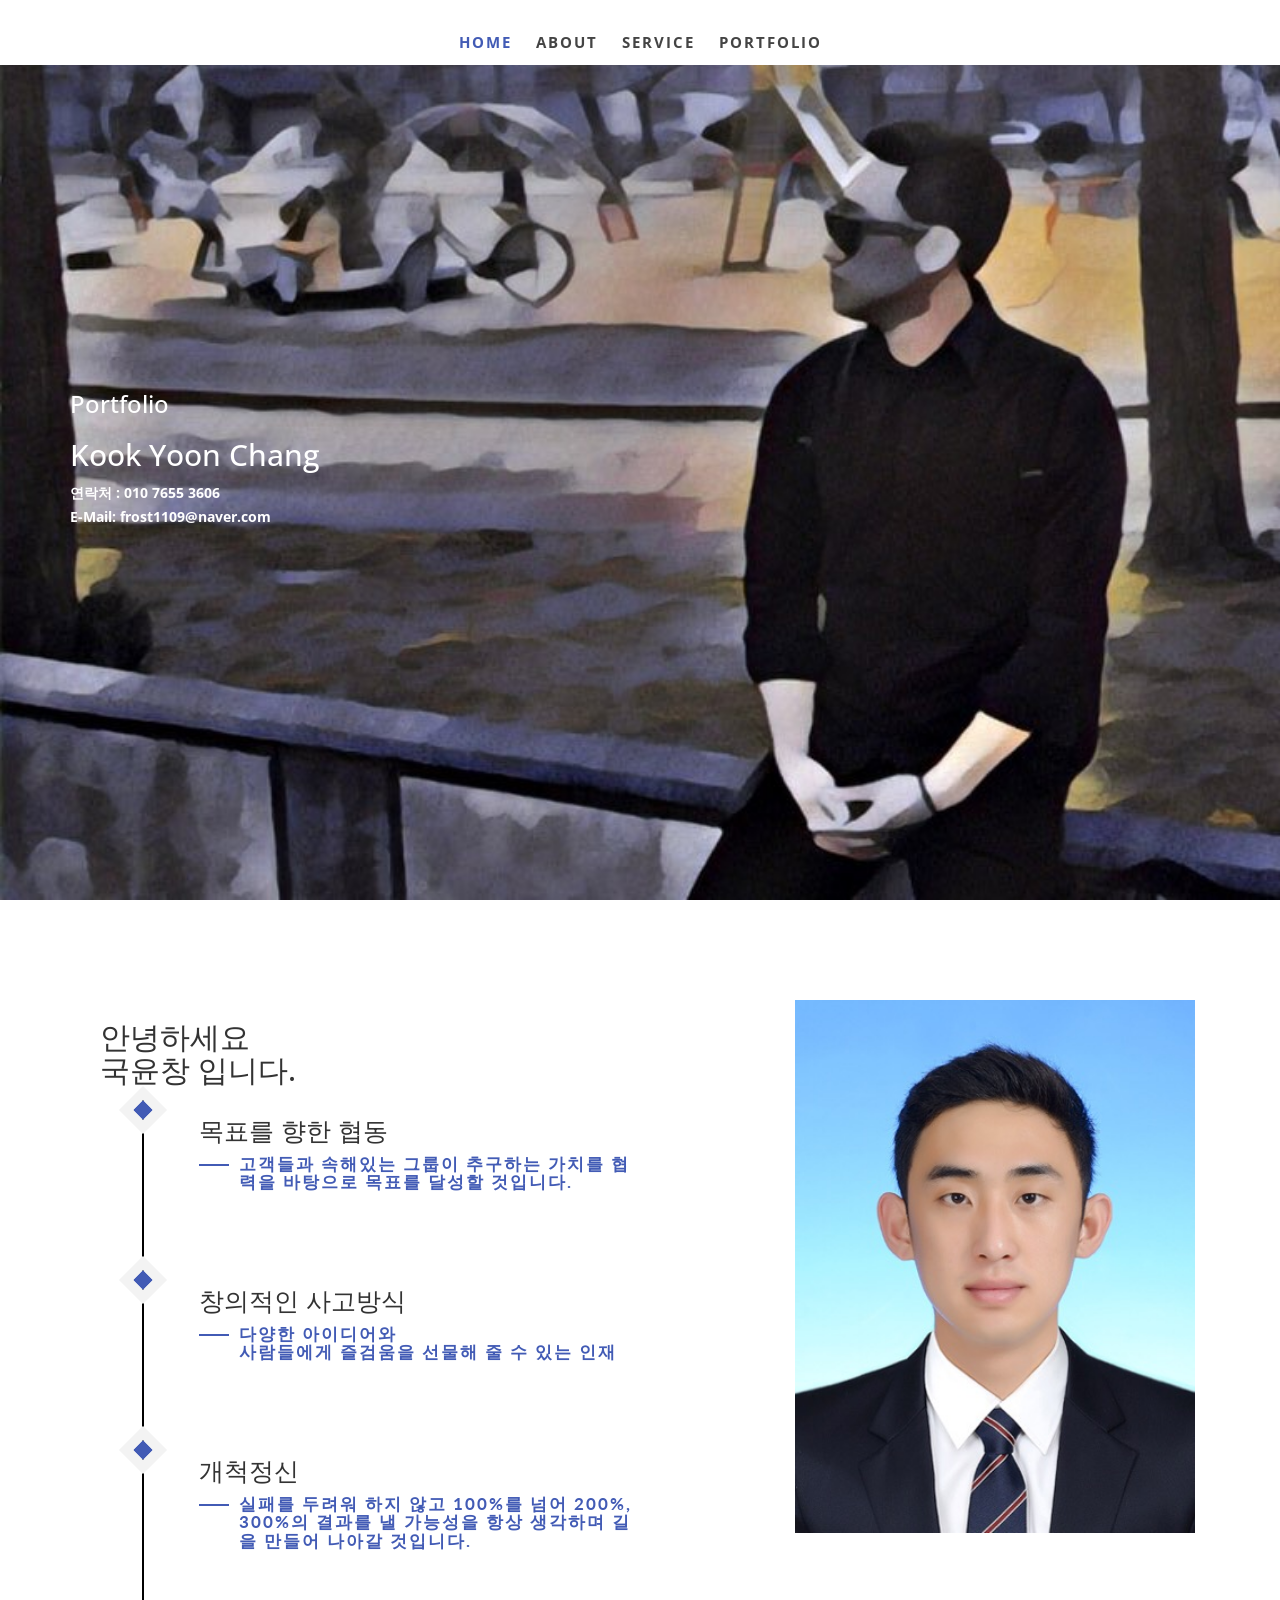
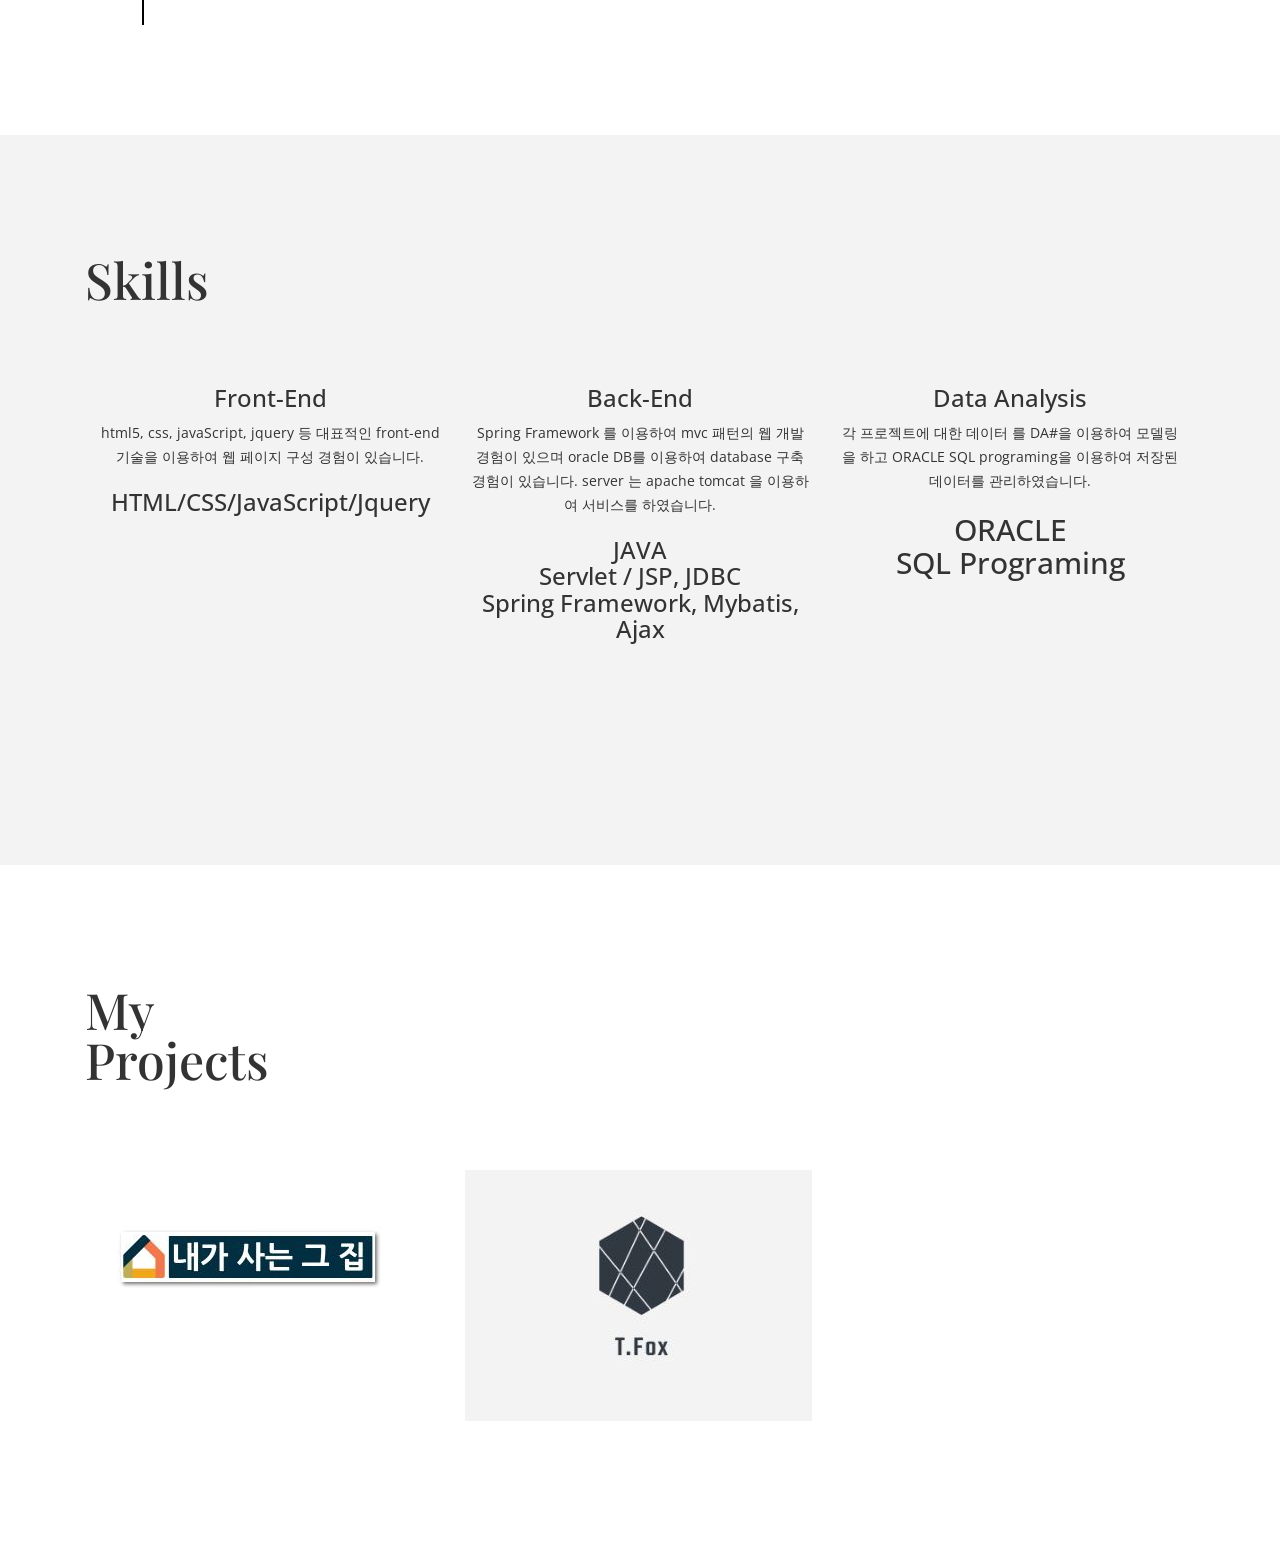
==== index.html @ 54c86fdd "first" ====
<!DOCTYPE html>
<html lang="en">

<head>
    <meta charset="utf-8">
    <meta http-equiv="X-UA-Compatible" content="IE=edge">
    <meta name="viewport" content="width=device-width, initial-scale=1">
    <title>KYC Portfolio</title>
    <link rel="icon" href="img/logo.jpg" type="image/x-icon">
    <!-- Bootstrap -->
    <link href="css/bootstrap.min.css" rel="stylesheet">
    <link href="ionicons/css/ionicons.min.css" rel="stylesheet">
    <link href="css/animate.min.css" rel="stylesheet">
    <link href="css/aos.css" rel="stylesheet">
    <!-- main style -->
    <link href="css/style.css" rel="stylesheet">
    <!-- HTML5 shim and Respond.js for IE8 support of HTML5 elements and media queries -->
    <!-- WARNING: Respond.js doesn't work if you view the page via file:// -->
    <!--[if lt IE 9]>
      <script src="https://oss.maxcdn.com/html5shiv/3.7.3/html5shiv.min.js"></script>
      <script src="https://oss.maxcdn.com/respond/1.4.2/respond.min.js"></script>
    <![endif]-->
   
</head>

<body>

    <!-- Preloader -->
    <div id="preloader">
        <div id="status">

            <div class="preloader" aria-busy="true" aria-label="Loading, please wait." role="progressbar">
            </div>

        </div>
    </div>
    <!-- ./Preloader -->
    
    <!-- header -->
    <header class="navbar-fixed-top">
        <nav>
            <ul>
                <li><a href="#home">Home</a></li>
                <li><a href="#about">About</a></li>
                <li><a href="#contact">Service</a></li>
                <li><a href="#projects">Portfolio</a></li>
            </ul>
        </nav>
    </header>
    <!-- ./header -->
    
    <!-- home -->
    <div class="section" id="home" data-stellar-background-ratio="0.5">
        <div class="container">
            <div class="disply-table">
                <div class="table-cell" data-aos="fade-up" data-aos-delay="0">
                    <h3 style="color:white">Portfolio</h3>
                    <h2 style="color:white">Kook Yoon Chang</h2> 
                    <a style="color:white"><strong>연락처 : 010 7655 3606</strong></a><br>
                    <a style="color:white"><strong>E-Mail: frost1109@naver.com</strong></a>
                </div>
            </div>
        </div>
    </div>
    <!-- ./home -->
    
    <!-- about -->
    <div class="section" id="about">
        <div class="container">
            <div class="col-md-6" data-aos="fade-up">           
                    <div class="container">
                        <h2>안녕하세요 <br>
                        국윤창 입니다.
                        </h2>
                        <div class="col-md-12">
                            <ul class="timeline">
                                <li class="timeline-event" data-aos="fade-up">
                                    <label class="timeline-event-icon"></label>
                                    <div class="timeline-event-copy" style="width: 45%;">
                                        <h3>목표를 향한 협동</h3>
                                        <h4>고객들과 속해있는 그룹이 추구하는 가치를 협력을 바탕으로 목표를 달성할 것입니다.</h4>
                                    
                                    </div>
                                </li>
                                <li class="timeline-event" data-aos="fade-up" data-aos-delay=".2">
                                    <label class="timeline-event-icon"></label>
                                    <div class="timeline-event-copy" style="width: 45%;">
                                        <h3>창의적인 사고방식</h3>
                                        <h4>다양한 아이디어와 <br>
                                            사람들에게 즐검움을 선물해 줄 수 있는 인재</h4>                                  
                                    </div>
                                </li>
                                <li class="timeline-event" data-aos="fade-up" data-aos-delay=".4">
                                    <label class="timeline-event-icon"></label>
                                    <div class="timeline-event-copy" style="width: 45%;">
                                        <h3>개척정신</h3>
                                        <h4>실패를 두려워 하지 않고 100%를 넘어 200%, 300%의 결과를 낼 가능성을 항상 생각하며 길을 만들어 나아갈 것입니다.</h4>
                                        
                                    </div>
                                </li>
                            </ul>
                        </div>
                    </div>
                
            </div>
            <div class="col-md-6 about-img-div">
                
                <img src="img/KYC.JPG" width="400" class="img-responsive" alt="" align="right" data-aos="fade-right" data-aos-delay="0" />
            </div>
        </div>
    </div>
    <!-- ./about -->
    <!-- contact -->
    <div class="section" id="contact">
        <div class="container">
            <div class="col-md-12">
                <h1 class="size-50">Skills</h1>
                <div class="h-50"></div>
            </div>
            <div class="col-md-4" data-aos="fade-up" style="width: 100%; height: 400px; text-align: center;">
                <div id="sklils" style="float: left; width:33.33333333%; padding-right: 15px; padding-left: 15px;"><h3>Front-End</h3>
                <p>html5, css, javaScript, jquery 등 대표적인 front-end 기술을 이용하여 웹 페이지 구성 경험이 있습니다.</p>
            <h3>HTML/CSS/JavaScript/Jquery</h3>
            </div>
                <div id="sklils" style="float: left; width:33.33333333%; padding-right: 15px; padding-left: 15px;"><h3>Back-End</h3>
                <p>Spring Framework 를 이용하여 mvc 패턴의 웹 개발 경험이 있으며 oracle DB를 이용하여 database 구축 경험이 있습니다.
                     server 는 apache tomcat 을 이용하여 서비스를 하였습니다.</p>
                    <h3>JAVA<br>
                        Servlet / JSP, JDBC <br>
                        Spring Framework, Mybatis, Ajax
                    </h3>
                    </div>
                <div id="sklils" style="float: left; width:33.33333333%; padding-right: 15px; padding-left: 15px;"><h3>Data Analysis</h3>
                <p>각 프로젝트에 대한 데이터 를 DA#을 이용하여 모델링을 하고 ORACLE SQL programing을 이용하여 
                    저장된 데이터를 관리하였습니다.
                </p>
                <h2>ORACLE <br>
                    SQL Programing
                </h2>
            </div>
                    </div>
            </div>
        </div>
    </div>
    <!-- ./contact -->
    <!-- experience  -->
    
    <!-- ./experience -->
    
    <!-- projects -->
    <div class="section" id="projects">
        <div class="container">
            <div class="col-md-12">
                <h1 class="size-50">My <br /> Projects</h1> 
            </div>
            <!-- main container -->
            <div class="main-container portfolio-inner clearfix">
                <!-- portfolio div -->
                <div class="portfolio-div">
                    <div class="portfolio">
                        <div class="h-50"></div>
                        <div class="h-50"></div>
                        <div class="h-50"></div>
                        
                        <!-- portfolio_container -->
                        <div class="no-padding portfolio_container clearfix" data-aos="fade-up">
                            <!-- single work -->
                            <div class="col-md-4 col-sm-6  fashion logo">
                                <a id="demo01" href="#animatedModal" class="portfolio_item"> <img src="img/semi.JPG" alt="image" class="img-responsive" />
                                    <div class="portfolio_item_hover">
                                        <div class="portfolio-border clearfix">
                                            <div class="item_info"> <span>KH정보교육원 Semi Project</span> <em>O2O시공중개플래폼</em> </div>
                                        </div>
                                    </div>
                                </a>
                            </div>
                            <!-- end single work -->
                            
                            <!-- single work -->
                            <div class="col-md-4 col-sm-6 ads graphics">
                                <a id="demo02" href="#animatedModal01" class="portfolio_item"> <img src="img/final.JPG" alt="image" class="img-responsive" />
                                    <div class="portfolio_item_hover">
                                        <div class="portfolio-border clearfix">
                                            <div class="item_info"> <span>KH정보교육원 Final Project</span> <em>쇼핑몰ERP</em> </div>
                                        </div>
                                    </div>
                                </a>
                            </div>
                            <!-- end single work -->
                            
                        </div>
                        <!-- end portfolio_container -->
                    </div>
                    <!-- portfolio -->
                </div>
                <!-- end portfolio div -->
            </div>
            <!-- end main container -->
        </div>
    </div>
    <!-- ./projects -->
    
   

    <!--DEMO01-->
    <div id="animatedModal" class="popup-modal">
        <!--THIS IS IMPORTANT! to close the modal, the class name has to match the name given on the ID -->
        <div id="btn-close-modal" class="close-animatedModal close-popup-modal"> <i class="ion-close-round"></i> </div>
        <div class="clearfix"></div>
        <div class="modal-content">
            <div class="container">
                <div class="portfolio-padding">
                    <div class="col-md-8 col-md-offset-2">
                        <h2>내가사는그집</h2>
                        <div class="h-50"></div>
                        <ul>
                        <h3>O2O플랫폼</h3>
                        <li>소비자와 사업자간 시공 중개 서비스로 편리함을 제공</li>
                        </ul> 
                        <br />
                        <br /> <img src="img/semi00.png" alt="" class="img-responsive" />
                        <br />
                        <br />
                        
                        <br />
                        <br /> </div>
                </div>
            </div>
        </div>
    </div>
    <div id="animatedModal01" class="popup-modal">
        <!--THIS IS IMPORTANT! to close the modal, the class name has to match the name given on the ID -->
        <div id="btn-close-modal" class="close-animatedModal01 close-popup-modal"> <i class="ion-close-round"></i> </div>
        <div class="clearfix"></div>
        <div class="modal-content">
            <div class="container">
                <div class="portfolio-padding">
                    <div class="col-md-8 col-md-offset-2">
                        <h2>T.FOX</h2>
                        <div class="h-50"></div>
                        <ul>
                        <h3>소규모 쇼핑몰 ERP</h3>
                        <li>소규모 쇼핑몰 운영 관리 및 ERP</li>
                        </ul> 
                        <br />
                        <br /> 
                        <img style="width: 300px; height:300px; float: left;" src="img/final00.png" alt="" class="img-responsive" />
                        <img style="width: 300px; height: 300px; float: left;" src="img/final01.jpg" alt="" class="img-responsive" />
                        <img style="width: 300px; height: 300px; float: left;" src="img/final02.JPG" alt="" class="img-responsive" />
                        <br />
                        <br />
                        
                        <br />
                        <br /> </div>
                </div>
            </div>
        </div>
    </div>
    <!-- jQuery -->
    <script src="js/jquery.js"></script>
    <!--  plugins  -->
    <script src="js/bootstrap.min.js"></script>
    <script src="js/plugins.js"></script>
    <script src="js/aos.js"></script>
    <script src="js/jquery.form.js"></script>
    <script src="js/jquery.validate.min.js"></script>

    <!--  main script  -->
    <script src="js/custom.js"></script>
</body>

</html>
---- css/style.css ----
/*
* Resume template
* Created by : Ahmed Essa
* website : www.ahmedessa.net
*/


/* Table of Content
==================================================
	- Google fonts & font family -
	- typography -
	- General -
    - Preloader -
	- Header -
    - home section -
    - About section -
    - experience section -
    - projects section -
    - Contact section -
    - Responsive media queries -
*/


/* Google fonts & font family
==================================================*/

@import 'https://fonts.googleapis.com/css?family=Lato:100,100i,300,300i,400,400i,700,700i,900,900i|Open+Sans:300,300i,400,400i,600,600i,700,700i,800,800i|Playfair+Display:400,400i,700,700i,900,900i';

/*
font-family: 'Playfair Display', serif;
font-family: 'Lato', sans-serif;
font-family: 'Open Sans', sans-serif;
*/


/* typography
==================================================*/

h1 {
    font-family: 'Playfair Display', serif;
    font-size: 80px;
    line-height: 70px;
}

h4 {
    font-family: 'Lato', sans-serif;
    text-transform: capitalize;
    letter-spacing: 2px;
    position: relative;
    color: #425BB5;
    margin-left: 40px;
    font-weight: 700;
}

h4:before {
    position: absolute;
    width: 30px;
    left: -40px;
    content: "";
    display: block;
    height: 2px;
    background: #425BB5;
    top: 9px;
}


/* General
==================================================*/

body {
    font-family: 'Open Sans', sans-serif;
    font-size: 14px;
    line-height: 24px;
}

.size-50 {
    font-size: 50px;
    line-height: 50px
}

.h-50 {
    height: 50px;
}


/* preloader
==================================================*/

#preloader {
    position: fixed;
    top: 0;
    left: 0;
    right: 0;
    bottom: 0;
    background-color: #fff;
    z-index: 10000
}

#status,
.preloader {
    top: 50%;
    left: 50%;
    position: absolute
}

#status {
    width: 100px;
    height: 100px;
    background-repeat: no-repeat;
    background-position: center;
    margin: -50px 0 0 -50px
}

.preloader {
    height: 40px;
    width: 40px;
    margin-top: -20px;
    margin-left: -20px
}

.preloader:before {
    content: "";
    display: block;
    position: absolute;
    left: -1px;
    top: -1px;
    height: 100%;
    width: 100%;
    -webkit-animation: rotation 1s linear infinite;
    animation: rotation 1s linear infinite;
    border: 2px solid #425BB5;
    border-top: 2px solid transparent;
    border-radius: 100%
}

.preloader>.icon {
    position: absolute;
    top: 50%;
    left: 50%;
    height: 25px;
    width: 10.6px;
    margin-top: -12.5px;
    margin-left: -5.3px;
    -webkit-animation: wink 1s ease-in-out infinite alternate;
    animation: wink 1s ease-in-out infinite alternate
}

@media only screen and (min-width:768px) {
    .preloader {
        height: 60px;
        width: 60px;
        margin-top: -30px;
        margin-left: -30px
    }
    .preloader:before {
        left: -2px;
        top: -2px;
        border-width: 2px
    }
    .preloader>.icon {
        height: 37.5px;
        width: 15.9px;
        margin-top: -18.75px;
        margin-left: -7.95px
    }
}

@media only screen and (min-width:1200px) {
    .preloader {
        height: 60px;
        width: 60px;
        margin-top: -30px;
        margin-left: -30px
    }
    .preloader>.icon {
        height: 50px;
        width: 21.2px;
        margin-top: -25px;
        margin-left: -10.6px
    }
}

@-webkit-keyframes rotation {
    from {
        -webkit-transform: rotate(0);
        transform: rotate(0)
    }
    to {
        -webkit-transform: rotate(359deg);
        transform: rotate(359deg)
    }
}

@keyframes rotation {
    from {
        -webkit-transform: rotate(0);
        transform: rotate(0)
    }
    to {
        -webkit-transform: rotate(359deg);
        transform: rotate(359deg)
    }
}

@-webkit-keyframes wink {
    from {
        opacity: 0
    }
    to {
        opacity: 1
    }
}

@keyframes wink {
    from {
        opacity: 0
    }
    to {
        opacity: 1
    }
}


/* Header
==================================================*/

header {
    text-align: center;
    -webkit-transition: all .5s;
    transition: all .5s;
    height: 65px;
    background: #fff;
}

nav ul {
    display: inline-block;
    padding-left: 0;
    list-style: none;
    padding: 20px;
    margin-bottom: 0;
    -webkit-transition: all .5s;
    transition: all .5s;
}

nav li {
    display: inline-block;
    margin: 10px;
}

nav li a {
    text-transform: uppercase;
    letter-spacing: 2px;
    color: #444;
    font-size: 15px;
    font-weight: bold;
}

.bg-nav {
    background: #fff;
    border-bottom: 1px solid #f3f3f3
}

.bg-nav ul {
    padding: 10px;
}

a:focus {
    color: #444;
    text-decoration: none;
}

a:hover {
    color: #425BB5;
    text-decoration: none;
}

a.active {
    color: #425BB5;
}


/* home section
==================================================*/

#home {
    background: url(../img/main.jpg);
    background-size: cover;
    height: 100vh;
}

.table-cell {
    display: table-cell;
    vertical-align: middle;
}

.disply-table {
    display: table;
    height: 100vh;
}


/* about section
==================================================*/

#about {
    padding: 100px 0;
}

.about-img-div img {
    margin: 0 auto;
}

.about-border {
    position: absolute;
    border: 10px solid #425BB5;
    width: 400px;
    height: 400px;
    top: 40px;
    left: 50px;
    z-index: 1
}


/* experience section
==================================================*/

#experience {
    padding: 100px 0;
    background: #f3f3f3
}

.experience-row {
    padding: 20px 0;
    border-bottom: 1px solid #ddd;
}

.experience-row h3 {
    font-family: 'Lato', sans-serif;
    text-transform: capitalize;
    letter-spacing: 2px;
    color: #425BB5;
    font-size: 16px;
    font-weight: bold
}

.experience-row p {
    color: #888;
    margin-top: 20px;
    font-size: 15px;
}

.experience-row .date {
    color: #000;
    font-size: 17px;
}

.timeline {
    padding-left: 0;
    list-style: none;
    position: relative;
}

.timeline:before {
    background-color: black;
    content: '';
    margin-left: -1px;
    position: absolute;
    top: 0;
    left: 2em;
    width: 2px;
    height: 100%;
}

.timeline-event {
    position: relative;
}

.timeline-event:hover .timeline-event-icon {
    -webkit-transform: rotate(-45deg);
    transform: rotate(-45deg);
    background-color: #425BB5;
}

.timeline-event:hover .timeline-event-thumbnail {
    box-shadow: inset 40em 0 0 0 #425BB5;
}

.timeline-event-copy {
    padding: 2em;
    position: relative;
    top: -1.875em;
    left: 4em;
    width: 100%;
}

.timeline-event-copy h3 {
    font-size: 1.75em;
}

.timeline-event-copy h4 {
    font-size: 1.2em;
    margin-bottom: 1.2em;
}

.timeline-event-copy strong {
    font-weight: 700;
}

.timeline-event-copy p:not(.timeline-event-thumbnail) {
    padding-bottom: 1.2em;
}

.timeline-event-icon {
    -webkit-transition: -webkit-transform 0.2s ease-in;
    transition: -webkit-transform 0.2s ease-in;
    transition: transform 0.2s ease-in;
    transition: transform 0.2s ease-in, -webkit-transform 0.2s ease-in;
    -webkit-transform: rotate(45deg);
    transform: rotate(45deg);
    background-color: #425BB5;
    outline: 10px solid #f3f3f3;
    display: block;
    margin: 0.5em 0.5em 0.5em -0.5em;
    position: absolute;
    top: 0;
    left: 2em;
    width: 1em;
    height: 1em;
}

.timeline-event-thumbnail {
    -moz-transition: box-shadow 0.5s ease-in 0.1s;
    -o-transition: box-shadow 0.5s ease-in 0.1s;
    -webkit-transition: box-shadow 0.5s ease-in;
    -webkit-transition-delay: 0.1s;
    -webkit-transition: box-shadow 0.5s ease-in 0.1s;
    transition: box-shadow 0.5s ease-in 0.1s;
    color: white;
    font-size: 12px;
    font-weight: bold;
    background-color: black;
    box-shadow: inset 0 0 0 0em #425BB5;
    display: inline-block;
    margin-bottom: 1.2em;
    padding: 0.25em 1em 0.2em 1em;
}


/* projects section
==================================================*/

#projects {
    padding: 100px 0;
}

.portfolio .categories-grid span {
    font-size: 30px;
    margin-bottom: 30px;
    display: inline-block;
}

.portfolio .categories-grid .categories ul li {
    list-style: none;
    margin: 20px 0;
}

.portfolio .categories-grid .categories ul li a {
    display: inline-block;
    color: #60606e;
    padding: 0 10px;
    margin: 0 14px;
    -webkit-transition: all .2s ease-in-out .2s;
    transition: all .2s ease-in-out .2s;
}

.portfolio .categories-grid .categories ul li a:hover,
.portfolio .categories-grid .categories ul li a:focus {
    text-decoration: none;
}

.portfolio .categories-grid .categories ul li a.active {
    background-color: #425BB5;
    padding: 0px 20px;
    color: white;
    text-decoration: none;
}

.portfolio_filter {
    padding-left: 0;
}

.portfolio_item {
    position: relative;
    overflow: hidden;
    display: block;
    margin-bottom: 30px;
}

.portfolio_item .portfolio_item_hover {
    position: absolute;
    top: 0px;
    left: 0px;
    height: 100%;
    width: 100%;
    background-color: #425BB5;
    -webkit-transform: translateY(100%);
    transform: translateY(100%);
    opacity: 0;
    -webkit-transition: all .2s ease-in-out;
    transition: all .2s ease-in-out;
    color: #333;
}

.portfolio_item .portfolio_item_hover .item_info {
    text-align: center;
    position: absolute;
    top: 50%;
    left: 50%;
    -webkit-transform: translate(-50%, -50%);
    transform: translate(-50%, -50%);
    padding: 10px;
    width: 100%;
    font-weight: bold;
}

.portfolio_item .portfolio_item_hover .item_info span {
    display: block;
    color: #fff;
    font-size: 18px;
    -webkit-transform: translateY(-100px);
    transform: translateY(-100px);
    -webkit-transition: all .3s ease-in-out .3s;
    transition: all .3s ease-in-out .3s;
    opacity: 0;
}

.portfolio_item .portfolio_item_hover .item_info em {
    font-style: normal;
    display: inline-block;
    background-color: #425BB5;
    padding: 5px 20px;
    color: #fff;
    margin-top: 10px;
    -webkit-transform: translateY(100px);
    transform: translateY(100px);
    -webkit-transition: all .3s ease-in-out .3s;
    transition: all .3s ease-in-out .3s;
    opacity: 0;
    font-size: 10px;
    letter-spacing: 2px;
}

.portfolio_item:hover .portfolio_item_hover {
    opacity: 1;
    -webkit-transform: translateX(0);
    transform: translateX(0);
}

.portfolio_item:hover .item_info em,
.portfolio_item:hover .item_info span {
    opacity: 1;
    -webkit-transform: translateX(0);
    transform: translateX(0);
}

.portfolio .categories-grid .categories ul li {
    float: left;
}

.portfolio .categories-grid .categories ul li a {
    padding: 0 10px;
    -webkit-transition: all .2s ease-in-out .2s;
    transition: all .2s ease-in-out .2s;
}

.portfolio_filter {
    padding-left: 0;
    display: inline-block;
    margin: 0 auto;
    text-align: center;
}



.portfolio-padding {
    padding: 50px 0;
}

.portfolio-inner {
    padding-bottom: 0 !important;
    padding-top: 55px;
}

.modal-content {
    box-shadow: 0 5px 15px rgba(0, 0, 0, 0);
    border: none;
}

.popup-modal {
    background: #fff;
}

.close-popup-modal {
    float: right;
    margin: 20px;
    font-size: 22px;
    opacity: 0;
    cursor: pointer;
    -webkit-transition: all .3s;
    transition: all .3s;
    -webkit-transition-delay: .6s;
    transition-delay: .6s;
    position: fixed;
    z-index: 100000;
    right: 14px;
}

.animatedModal-on .close-popup-modal {
    opacity: 1;
}
.animatedModal01-on .close-popup-modal {
    opacity: 1;
}

.modal-content h2 {
    font-family: 'Playfair Display', serif;
    font-size: 40px;
    line-height: 50px;
}


/* contact
==================================================*/

#contact {
    padding: 100px 0;
    background: #f3f3f3
}

#contact-form input,
#contact-form textarea {
    height: 50px;
    margin-bottom: 10px;
    border-radius: 0;
}

#contact-form label {
    display: block;
    margin-bottom: .2em;
    font-size: 13px;
    line-height: 13px;
    font-size: 1.3rem;
    line-height: 1.3rem;
    color: #000;
}

#contact-form label.error {
    margin-top: 10px;
    margin-bottom: 1em;
    font-size: 12px;
    line-height: 12px;
    font-size: 1.2rem;
    line-height: 1.2rem;
    color: #D33E43;
    margin-left: 10px
}

#contact-form input[type="text"].error,
#contact-form input[type="password"].error,
#contact-form input[type="date"].error,
#contact-form input[type="datetime"].error,
#contact-form input[type="datetime-local"].error,
#contact-form input[type="month"].error,
#contact-form input[type="week"].error,
#contact-form input[type="email"].error,
#contact-form input[type="number"].error,
#contact-form input[type="search"].error,
#contact-form input[type="tel"].error,
#contact-form input[type="time"].error,
#contact-form input[type="url"].error,
#contact-form textarea.error {
    border-color: #D33E43
}

textarea {
    resize: none;
}

fieldset {
    border: 0px;
    margin: 0;
    padding: 0
}

.required {
    color: #e9266d
}

#success,
#error {
    display: none
}

#success p,
#error p {
    display: block;
}

#success p {
    color: #425BB5;
    font-size: 15px;
    text-align: center;
    padding: 10px;
    border: 2px solid #425BB5;
    margin-top: 10px;
}

#error p {
    color: #D33E43;
    font-size: 15px;
    text-align: center;
    padding: 10px;
    border: 2px solid #D33E43;
    margin-top: 10px;
}

#submit {
    background-color: #425BB5;
    color: #fff;
    padding: 10px 40px;
    border-radius: 0;
    text-transform: uppercase;
    letter-spacing: 2px;
    font-weight: bold;
    width: 100%;
}

.social {
    padding-left: 0;
    list-style: none;
    margin-top: 20px;
}

.social li {
    float: left;
}

.social li a {
    color: #333;
    font-size: 35px;
    margin-right: 15px;
    transition: all .3s;
    -webkit-transition: all .3s;
}

.social li a:hover {
    color: #425BB5;
}


/* Responsive media queries
==================================================*/

@media (max-width: 991px) {
    .portfolio .categories-grid .categories ul li a {
        padding: 0 2px;
    }
}

@media (max-width: 768px) {
    .timeline-event-copy {
        width: 90%;
        left: 2em;
    }
}

@media (max-width: 500px) {
    h1 {
        font-family: 'Playfair Display', serif;
        font-size: 50px;
        line-height: 50px;
    }
    #home,
    .disply-table {
        height: 600px;
    }
    .about-border {
        width: 265px;
    }
    .portfolio .categories-grid .categories ul li {
        list-style: none;
        margin: 10px 0;
    }
}

@media (max-width: 420px) {
    nav li {
        margin: 6px;
    }
    nav li a {
        font-size: 10px;
    }

}
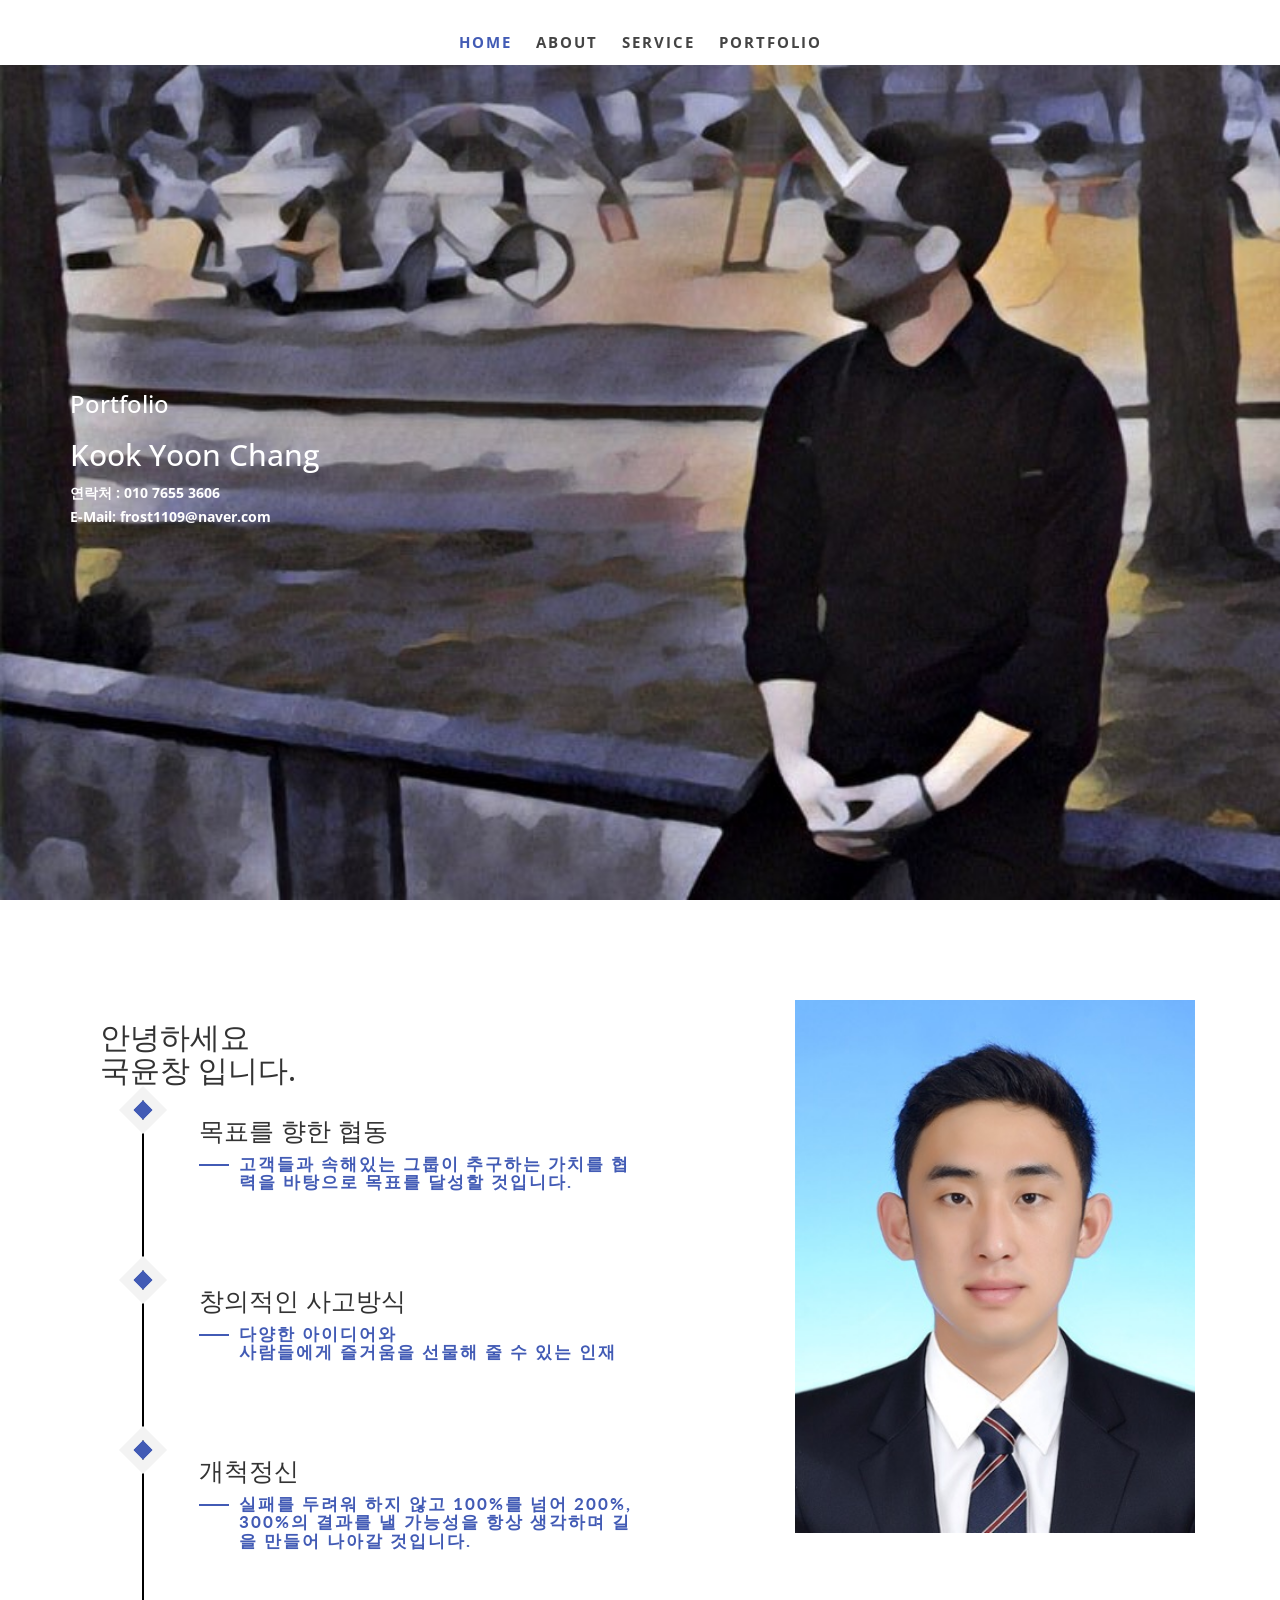
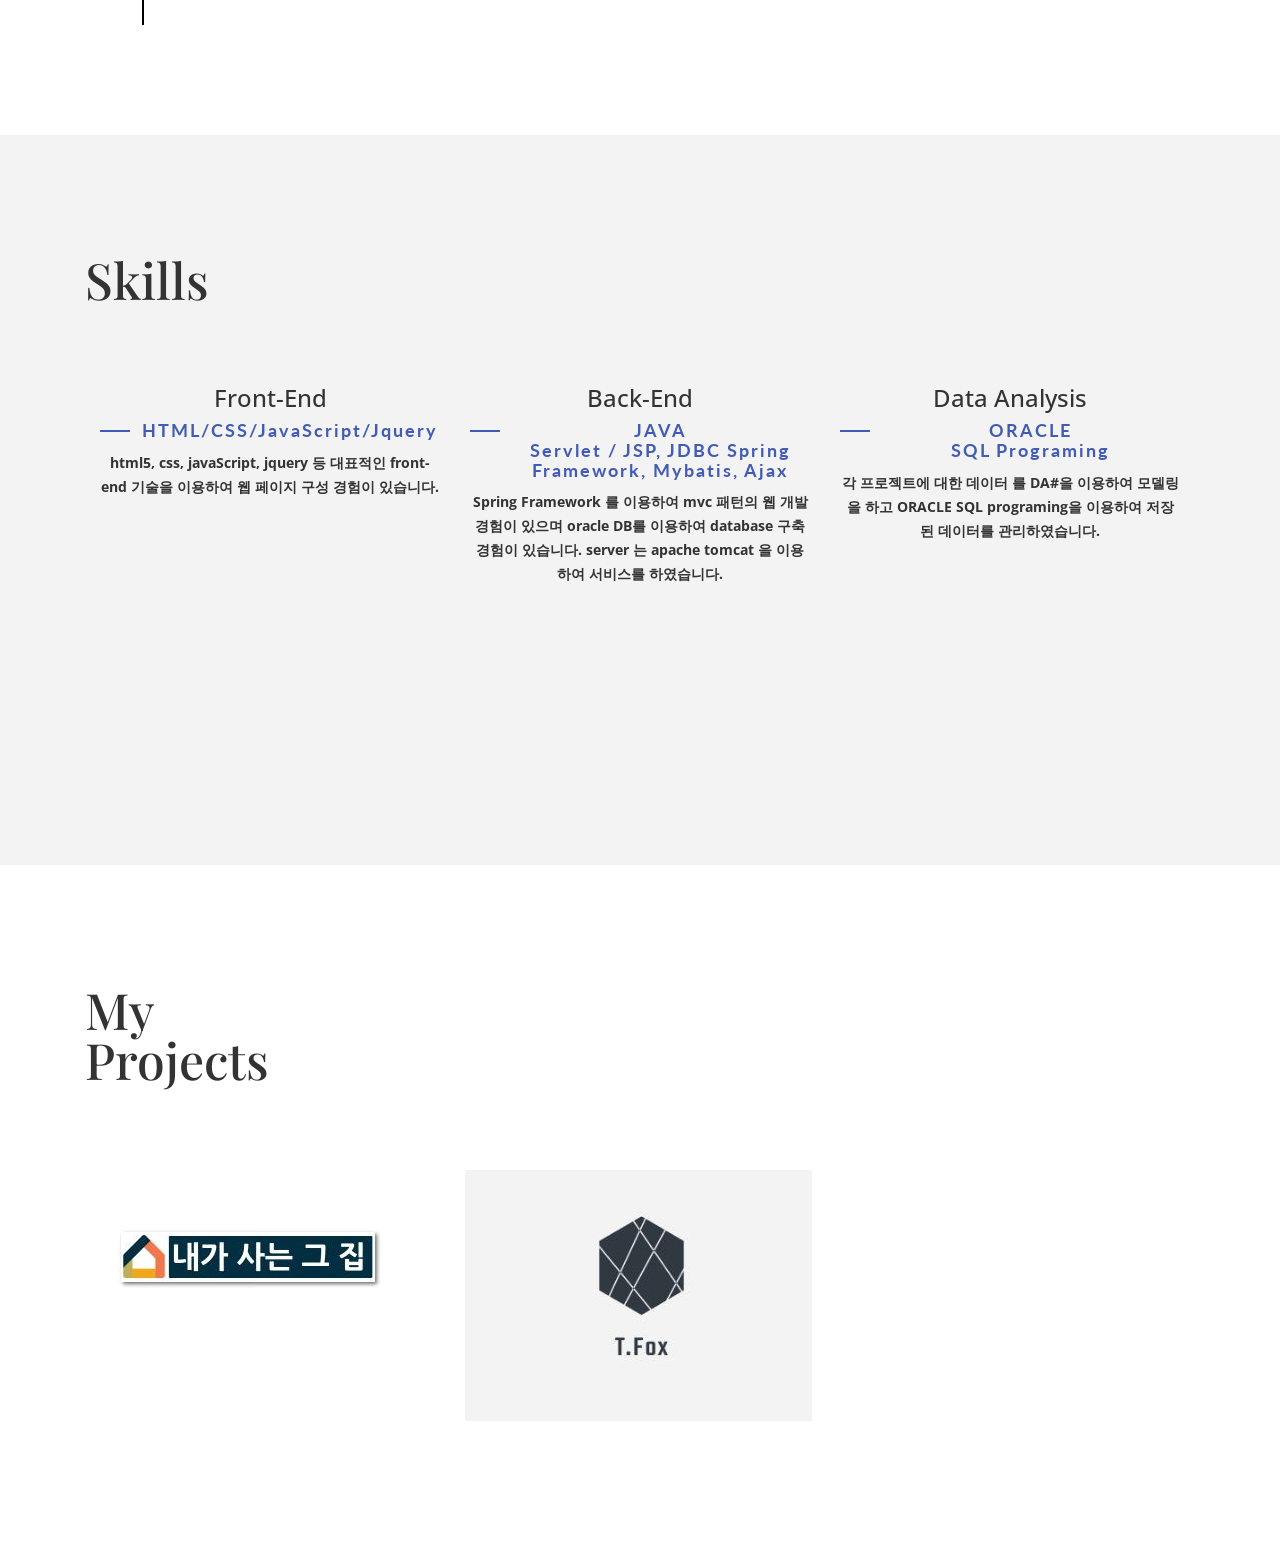
==== commit 0a020c2e: "second commit" ====
--- a/index.html
+++ b/index.html
@@ -22,7 +22,20 @@
     <![endif]-->
    
 </head>
-
+<style>
+.pdf-btn {
+    
+    min-width: 145px;
+    line-height: 50px;
+    padding: 0 30px;
+    font-size: 16px;
+    font-weight: 600;
+    text-transform: uppercase;
+    border-radius: 0;
+}
+
+
+</style>
 <body>
 
     <!-- Preloader -->
@@ -87,7 +100,7 @@
                                     <div class="timeline-event-copy" style="width: 45%;">
                                         <h3>창의적인 사고방식</h3>
                                         <h4>다양한 아이디어와 <br>
-                                            사람들에게 즐검움을 선물해 줄 수 있는 인재</h4>                                  
+                                            사람들에게 즐거움을 선물해 줄 수 있는 인재</h4>                                  
                                     </div>
                                 </li>
                                 <li class="timeline-event" data-aos="fade-up" data-aos-delay=".4">
@@ -119,24 +132,24 @@
             </div>
             <div class="col-md-4" data-aos="fade-up" style="width: 100%; height: 400px; text-align: center;">
                 <div id="sklils" style="float: left; width:33.33333333%; padding-right: 15px; padding-left: 15px;"><h3>Front-End</h3>
-                <p>html5, css, javaScript, jquery 등 대표적인 front-end 기술을 이용하여 웹 페이지 구성 경험이 있습니다.</p>
-            <h3>HTML/CSS/JavaScript/Jquery</h3>
+                    <h4>HTML/CSS/JavaScript/Jquery</h4>
+                <p><strong>html5, css, javaScript, jquery 등 대표적인 front-end 기술을 이용하여 웹 페이지 구성 경험이 있습니다.</strong></p>
             </div>
                 <div id="sklils" style="float: left; width:33.33333333%; padding-right: 15px; padding-left: 15px;"><h3>Back-End</h3>
-                <p>Spring Framework 를 이용하여 mvc 패턴의 웹 개발 경험이 있으며 oracle DB를 이용하여 database 구축 경험이 있습니다.
-                     server 는 apache tomcat 을 이용하여 서비스를 하였습니다.</p>
-                    <h3>JAVA<br>
-                        Servlet / JSP, JDBC <br>
-                        Spring Framework, Mybatis, Ajax
-                    </h3>
+                    <h4>JAVA<br>
+                        Servlet / JSP, JDBC
+                        Spring Framework, Mybatis, Ajax</h4>
+                <p><strong>Spring Framework 를 이용하여 mvc 패턴의 웹 개발 경험이 있으며 oracle DB를 이용하여 database 구축 경험이 있습니다.
+                     server 는 apache tomcat 을 이용하여 서비스를 하였습니다.</strong></p>
+                    
                     </div>
                 <div id="sklils" style="float: left; width:33.33333333%; padding-right: 15px; padding-left: 15px;"><h3>Data Analysis</h3>
-                <p>각 프로젝트에 대한 데이터 를 DA#을 이용하여 모델링을 하고 ORACLE SQL programing을 이용하여 
-                    저장된 데이터를 관리하였습니다.
+                    <h4>ORACLE<br>
+                        SQL Programing
+                    </h4>
+                <p><strong>각 프로젝트에 대한 데이터 를 DA#을 이용하여 모델링을 하고 ORACLE SQL programing을 이용하여 
+                    저장된 데이터를 관리하였습니다.</strong>
                 </p>
-                <h2>ORACLE <br>
-                    SQL Programing
-                </h2>
             </div>
                     </div>
             </div>
@@ -211,7 +224,13 @@
             <div class="container">
                 <div class="portfolio-padding">
                     <div class="col-md-8 col-md-offset-2">
-                        <h2>내가사는그집</h2>
+                        <h2>내가사는그집</h2>                 
+                        <a class="pdf-btn" href="img/PROJECT_PPT (1).pptx">내가사는그집 PDF</a>
+                    
+                        <p><strong>Link</strong></p>
+                        <a href="https://gitlab.com/YONGYONG0514/thil.git">
+                           <img style="width: 150px; height: 100px;" src="img/semi.JPG">
+                        </a>
                         <div class="h-50"></div>
                         <ul>
                         <h3>O2O플랫폼</h3>
@@ -237,6 +256,13 @@
                 <div class="portfolio-padding">
                     <div class="col-md-8 col-md-offset-2">
                         <h2>T.FOX</h2>
+                        
+                        <a class="pdf-btn" href="img/프레젠테이션team3 (1).pptx">TFOX PDF</a>
+                    
+                        <p><strong>Link</strong></p>
+                        <a href="https://github.com/asy0239/Tfox.git">
+                           <img style="width: 150px; height: 100px;" src="img/final.JPG">
+                        </a>
                         <div class="h-50"></div>
                         <ul>
                         <h3>소규모 쇼핑몰 ERP</h3>
@@ -244,12 +270,13 @@
                         </ul> 
                         <br />
                         <br /> 
-                        <img style="width: 300px; height:300px; float: left;" src="img/final00.png" alt="" class="img-responsive" />
-                        <img style="width: 300px; height: 300px; float: left;" src="img/final01.jpg" alt="" class="img-responsive" />
-                        <img style="width: 300px; height: 300px; float: left;" src="img/final02.JPG" alt="" class="img-responsive" />
-                        <br />
-                        <br />
-                        
+                        <img  src="img/final00.png" alt="" class="img-responsive" />
+                        <img  src="img/final01.jpg" alt="" class="img-responsive" />
+                        <img  src="img/final02.JPG" alt="" class="img-responsive" />
+                        <br />
+                        <br />                
+                        <br />
+                        <br />
                         <br />
                         <br /> </div>
                 </div>
